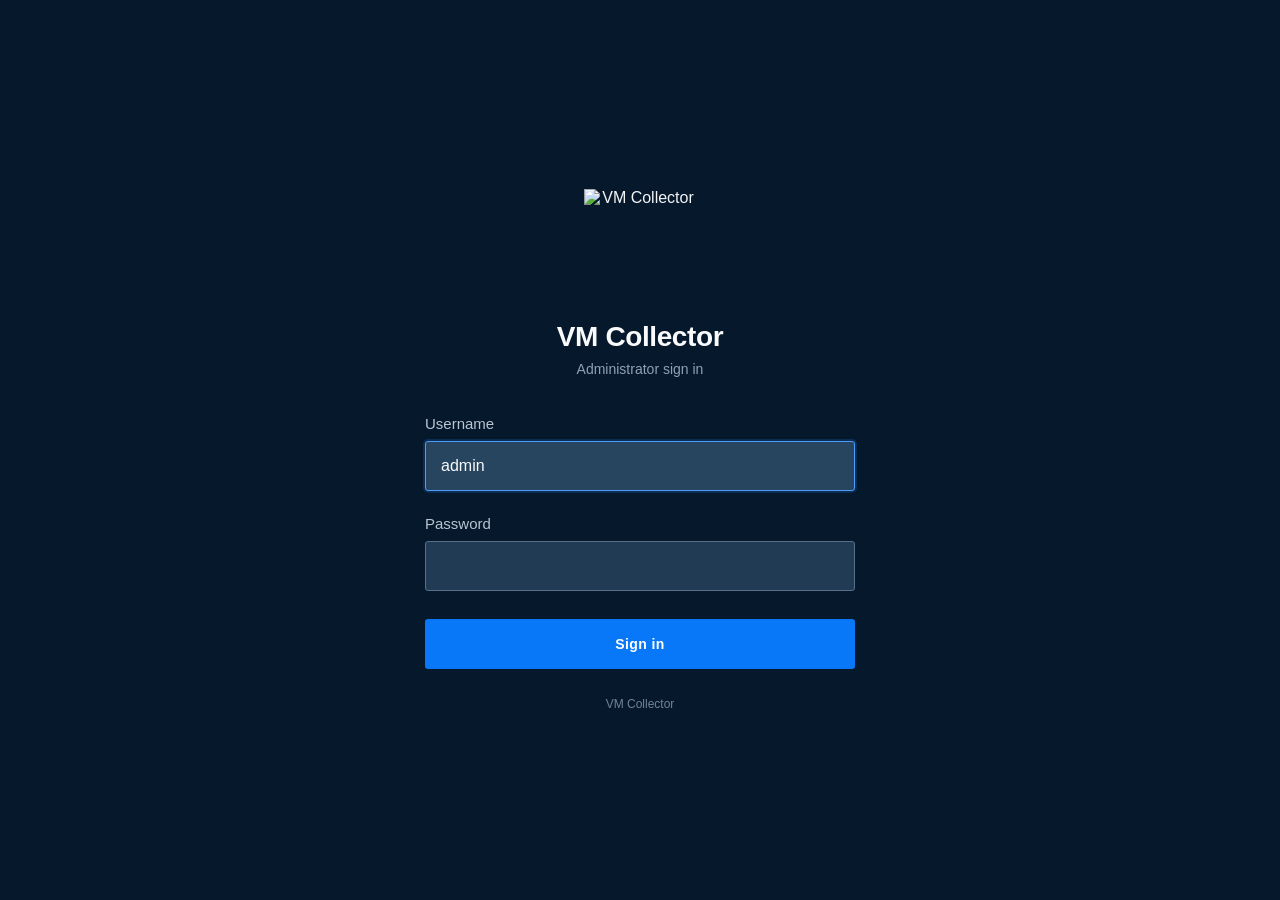
==== internal/web/static/login.html @ 1a36220f "Initial release of Modbus VM Collector" ====
<!doctype html>
<html lang="en">
<head>
    <meta charset="utf-8">
    <meta name="viewport" content="width=device-width, initial-scale=1">
    <title>VM Collector — Login</title>
    <style>
        * {
            box-sizing: border-box;
        }

        html, body {
            margin: 0;
            min-height: 100%;
            font-family: Inter, -apple-system, BlinkMacSystemFont, "Segoe UI",
                         Roboto, Helvetica, Arial, sans-serif;
            background: #06182b;
            color: #f3f4f6;
        }

        body {
            min-height: 100vh;
            display: flex;
            align-items: center;
            justify-content: center;
            padding: 24px;
        }

        .login-card {
            width: 100%;
            max-width: 470px;
            padding: 20px;
            background: transparent;
            border: 0;
            border-radius: 0;
            box-shadow: none;
        }

        .brand {
            text-align: center;
            margin-bottom: 38px;
        }

        .brand img {
            width: 112px;
            height: 112px;
            object-fit: contain;
            display: block;
            margin: 0 auto 20px;
        }

        .brand h1 {
            margin: 0;
            color: #f9fafb;
            font-size: 28px;
            font-weight: 650;
            letter-spacing: -0.4px;
        }

        .brand p {
            margin: 8px 0 0;
            color: #8fa1b5;
            font-size: 14px;
        }

        .field {
            margin-bottom: 24px;
        }

        label {
            display: block;
            margin-bottom: 9px;
            font-size: 15px;
            font-weight: 500;
            color: #b8c5d3;
        }

        input {
            width: 100%;
            height: 50px;
            padding: 0 15px;
            border: 1px solid #587087;
            border-radius: 3px;
            background: #203b53;
            color: #f8fafc;
            font-size: 16px;
            outline: none;
            transition: border-color .15s, box-shadow .15s, background .15s;
        }

        input::placeholder {
            color: #8fa1b5;
        }

        input:focus {
            border-color: #4f9cff;
            background: #27455f;
            box-shadow: 0 0 0 2px rgba(37, 139, 255, .18);
        }

        button {
            width: 100%;
            height: 50px;
            margin-top: 4px;
            border: 0;
            border-radius: 3px;
            background: #0878f9;
            color: #ffffff;
            font-size: 14px;
            font-weight: 700;
            letter-spacing: .4px;
            cursor: pointer;
            transition: background .15s, box-shadow .15s;
        }

        button:hover {
            background: #1684ff;
            box-shadow: 0 4px 18px rgba(8, 120, 249, .25);
        }

        button:disabled {
            opacity: .65;
            cursor: default;
        }

        .error {
            display: none;
            margin-bottom: 20px;
            padding: 11px 13px;
            border-radius: 3px;
            background: rgba(220, 38, 38, .12);
            border: 1px solid rgba(248, 113, 113, .45);
            color: #fca5a5;
            font-size: 13px;
        }

        .footer {
            margin-top: 28px;
            text-align: center;
            color: #71849a;
            font-size: 12px;
        }

        @media (max-width: 520px) {
            .login-card {
                max-width: 100%;
                padding: 10px;
            }

            .brand img {
                width: 96px;
                height: 96px;
            }

            .brand h1 {
                font-size: 25px;
            }
        }
    </style>
</head>
<body>
    <main class="login-card">
        <div class="brand">
            <img src="/static/vmcollector-icon.png" alt="VM Collector">
            <h1>VM Collector</h1>
            <p>Administrator sign in</p>
        </div>

        <div id="error" class="error"></div>

        <form id="login-form">
            <div class="field">
                <label for="username">Username</label>
                <input
                    id="username"
                    name="username"
                    type="text"
                    value="admin"
                    autocomplete="username"
                    required
                    autofocus
                >
            </div>

            <div class="field">
                <label for="password">Password</label>
                <input
                    id="password"
                    name="password"
                    type="password"
                    autocomplete="current-password"
                    required
                >
            </div>

            <button id="login-button" type="submit">Sign in</button>
        </form>

        <div class="footer">
            VM Collector
        </div>
    </main>

    <script>
        const form = document.getElementById("login-form");
        const error = document.getElementById("error");
        const button = document.getElementById("login-button");

        form.addEventListener("submit", async (event) => {
            event.preventDefault();

            error.style.display = "none";
            button.disabled = true;
            button.textContent = "Signing in...";

            try {
                const response = await fetch("/api/login", {
                    method: "POST",
                    headers: {
                        "Content-Type": "application/json"
                    },
                    credentials: "same-origin",
                    body: JSON.stringify({
                        username: document.getElementById("username").value,
                        password: document.getElementById("password").value
                    })
                });

                if (!response.ok) {
                    throw new Error("Invalid username or password");
                }

                window.location.href = "/";
            } catch (err) {
                error.textContent = err.message;
                error.style.display = "block";
                button.disabled = false;
                button.textContent = "Sign in";
            }
        });
    </script>
</body>
</html>
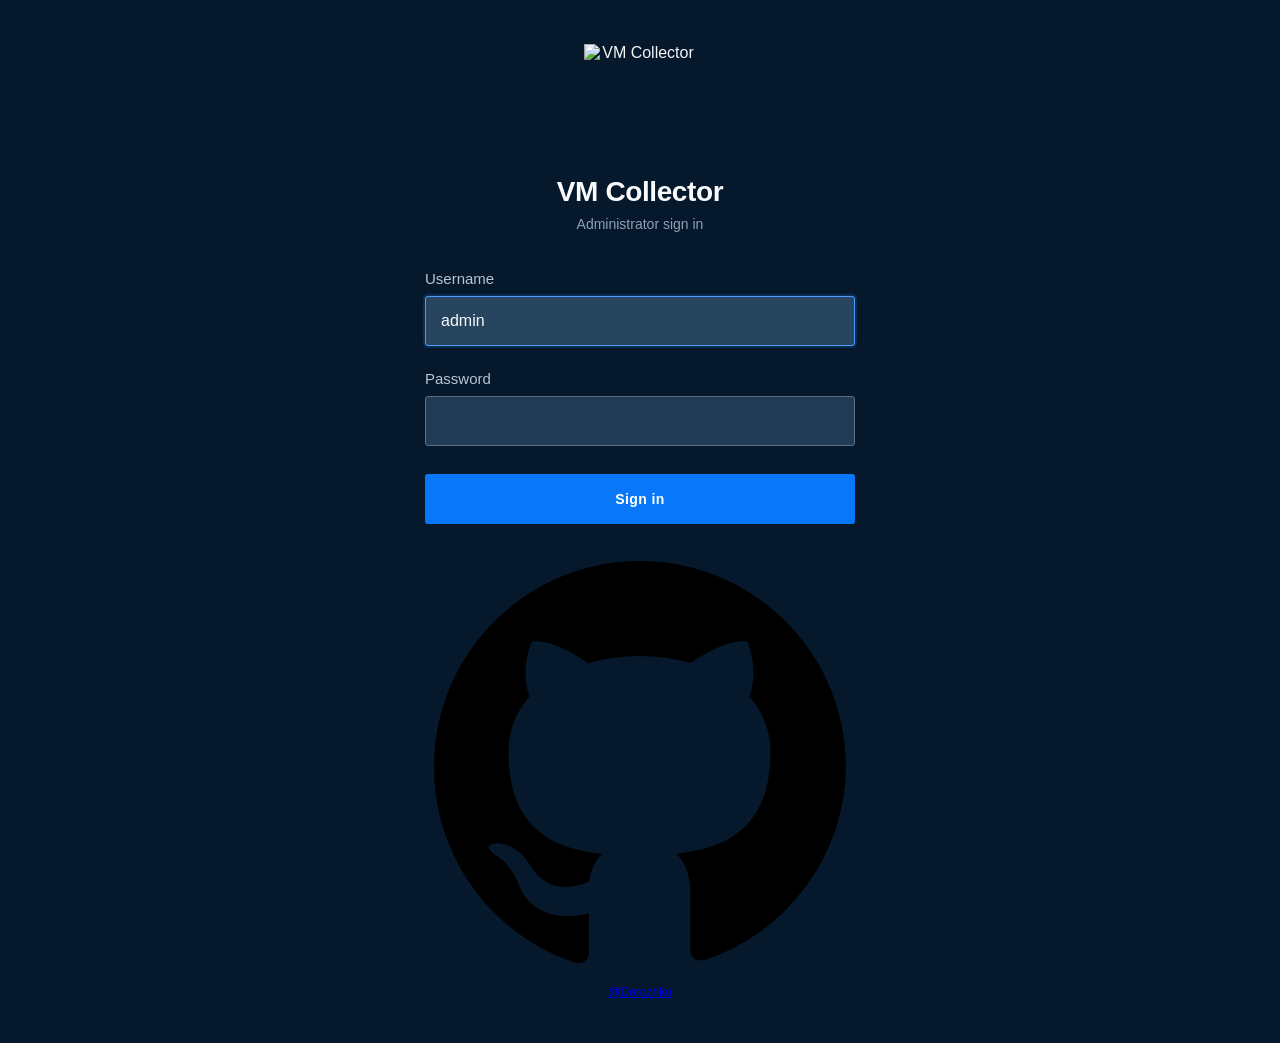
==== commit 35a3b671: "Update Snap platform and GitHub link" ====
--- a/internal/web/static/login.html
+++ b/internal/web/static/login.html
@@ -197,7 +197,16 @@
         </form>
 
         <div class="footer">
-            VM Collector
+            <a class="github-link"
+               href="https://github.com/Dorozhko/vmcollector"
+               target="_blank"
+               rel="noopener noreferrer"
+               aria-label="@Dorozhko on GitHub">
+                <svg viewBox="0 0 24 24" aria-hidden="true">
+                    <path d="M12 .5C5.65.5.5 5.65.5 12c0 5.08 3.29 9.39 7.86 10.91.58.11.79-.25.79-.56v-2.16c-3.2.69-3.87-1.54-3.87-1.54-.53-1.33-1.28-1.69-1.28-1.69-1.04-.71.08-.7.08-.7 1.15.08 1.76 1.18 1.76 1.18 1.02 1.75 2.67 1.24 3.32.95.1-.74.4-1.24.73-1.53-2.55-.29-5.23-1.28-5.23-5.69 0-1.26.45-2.29 1.18-3.1-.12-.29-.51-1.47.11-3.06 0 0 .96-.31 3.15 1.18a10.9 10.9 0 0 1 5.74 0c2.19-1.49 3.15-1.18 3.15-1.18.62 1.59.23 2.77.11 3.06.73.81 1.18 1.84 1.18 3.1 0 4.42-2.69 5.39-5.25 5.68.41.36.78 1.07.78 2.16v3.2c0 .31.21.67.8.56A11.51 11.51 0 0 0 23.5 12C23.5 5.65 18.35.5 12 .5Z"/>
+                </svg>
+                <span>@Dorozhko</span>
+            </a>
         </div>
     </main>
 
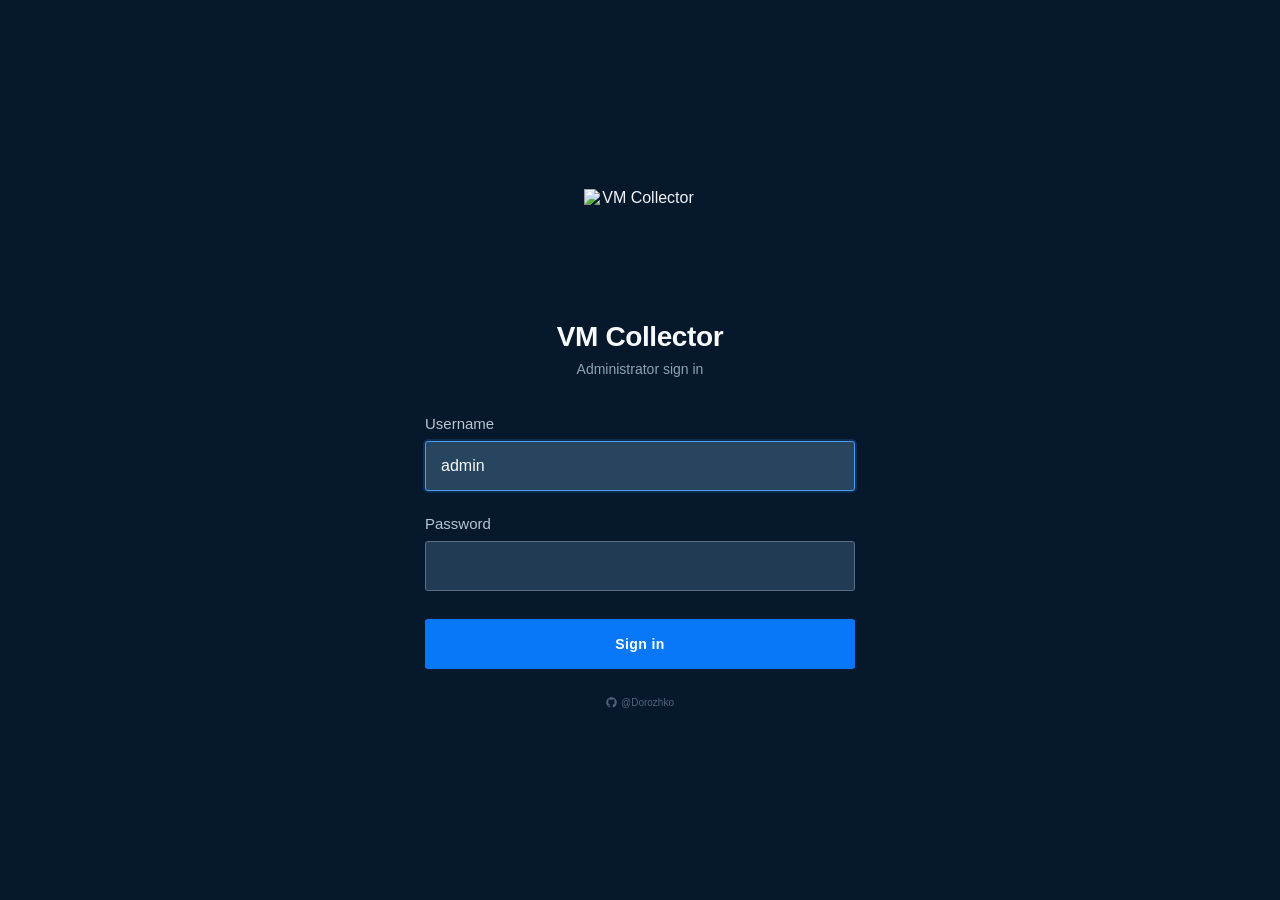
==== commit 3b659014: "Reduce GitHub link size" ====
--- a/internal/web/static/login.html
+++ b/internal/web/static/login.html
@@ -141,6 +141,30 @@
             font-size: 12px;
         }
 
+        .github-link {
+            display: inline-flex;
+            align-items: center;
+            justify-content: center;
+            gap: 4px;
+            color: #71849a;
+            font-size: 10px;
+            line-height: 1;
+            text-decoration: none;
+            opacity: 0.7;
+        }
+
+        .github-link svg {
+            width: 11px;
+            height: 11px;
+            flex: 0 0 11px;
+            fill: currentColor;
+        }
+
+        .github-link:hover {
+            color: #9db1c7;
+            opacity: 1;
+        }
+
         @media (max-width: 520px) {
             .login-card {
                 max-width: 100%;
